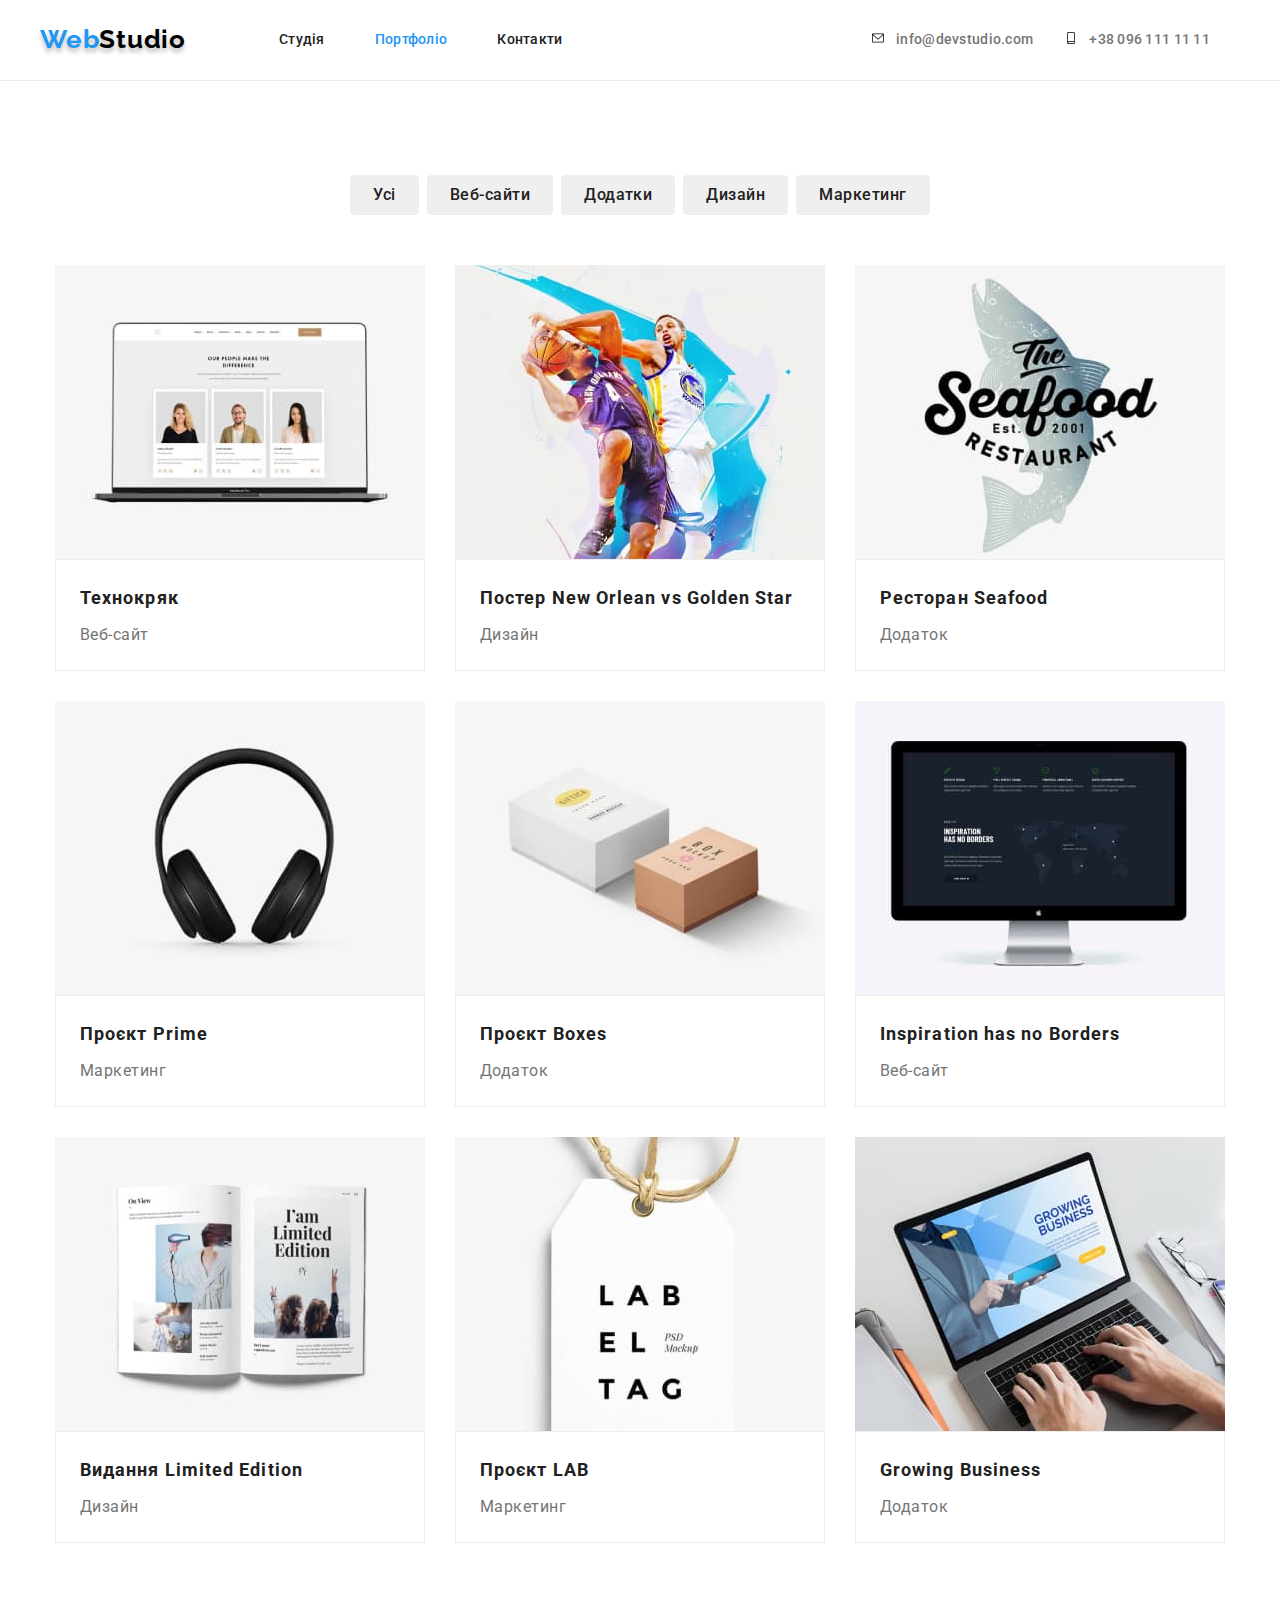
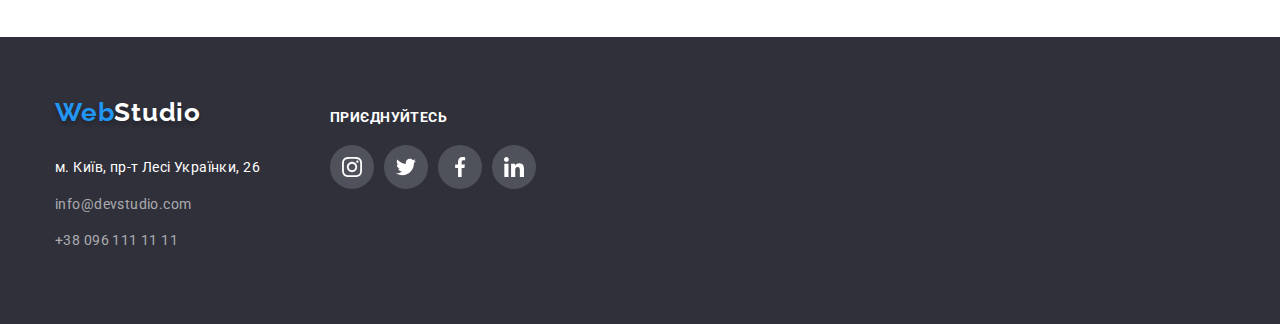
==== portfolio.html @ 4cb76895 "Initial commit" ====
<!DOCTYPE html>
<html lang="uk">

<head>
    <meta charset="UTF-8">
    <meta http-equiv="X-UA-Compatible" content="IE=edge">
    <meta name="viewport" content="width=device-width, initial-scale=1.0">
    <title>WebStudio</title>
    <link rel="preconnect" href="https://fonts.googleapis.com">
    <link rel="preconnect" href="https://fonts.gstatic.com" crossorigin>
    <link
        href="https://fonts.googleapis.com/css2?family=Raleway:wght@700&family=Roboto:wght@400;500;700;900&display=swap"
        rel="stylesheet">
    <link rel="stylesheet" href="https://cdnjs.cloudflare.com/ajax/libs/modern-normalize/1.1.0/modern-normalize.min.css">
    <link rel="stylesheet" href="./css/styles.css">
</head>

<body>
    <header>
        <div class=" header-border-bottom">
            <section class="container-header">
            <nav class="navigation">
                <a class="logo" href="./index.html">Web<span class="logo-header">Studio</span></a>
                <ul class="list-header list-menu">
                    <li><a class="menu" href="./index.html">Студія</a></li>
                    <li><a class="menu menu-portfolio" href="./portfolio.html">Портфоліо</a></li>
                    <li><a class="menu" href="">Контакти</a></li>
                </ul>
            </nav>
            <ul class="list-contacts">
                <li class="header-contacts-link"><a href="mail" class="link"><svg class="header-contacts-icons" width="16"
                            height="12">
                            <use href="./img/icons.svg#icon-mail"></use>
                        </svg>info@devstudio.com</a>
                </li>
                <li class="header-contacts-link"><a href="mobile" class="link"><svg class="header-contacts-icons" width="16"
                            height="12">
                            <use href="./img/icons.svg#icon-mobile"></use>
                        </svg>+38 096 111 11 11</a>
                </li>
            </ul>
            </section>
        </div>
    </header>

    <main>
            <section class="section">
                <div class="container-portfolio">
                <h1 class="visually-hidden">Menu</h1>
                <ul class="list-portfolio-categories">
                    <li><button type="button" class="portfolio-categories">Усі</button></li>
                    <li><button type="button" class="portfolio-categories">Веб-сайти</button></li>
                    <li><button type="button" class="portfolio-categories">Додатки</button></li>
                    <li><button type="button" class="portfolio-categories">Дизайн</button></li>
                    <li><button type="button" class="portfolio-categories">Маркетинг</button></li>
                </ul>
                <ul class="list-portfolio-projects">
                    <li class="project-item">
                        <img src="./img/portfolio1.jpg" alt="Технокряк" width="370" height="294">
                        <div class="portfolio-filter">
                            <h2 class="project">Технокряк</h2>
                            <p class="portfolio-categories-item">Веб-сайт</p>
                        </div>
                    </li>
                    <li class="project-item">
                        <img src="./img/portfolio2.jpg" alt="Постер New Orlean vs Golden Star" width="370" height="294">
                        <div class="portfolio-filter">
                            <h2 class="project">Постер New Orlean vs Golden Star</h2>
                            <p class="portfolio-categories-item">Дизайн</p>
                        </div>
                    </li>
                    <li class="project-item">
                        <img src="./img/portfolio3.jpg" alt="Ресторан Seafood" width="370" height="294">
                        <div class="portfolio-filter">
                            <h2 class="project">Ресторан Seafood</h2>
                            <p class="portfolio-categories-item">Додаток</p>
                        </div>
                    </li>
                    <li class="project-item">
                        <img src="./img/portfolio4.jpg" alt="Проєкт Prime" width="370" height="294">
                        <div class="portfolio-filter">
                            <h2 class="project">Проєкт Prime</h2>
                            <p class="portfolio-categories-item">Маркетинг</p>
                        </div>
                    </li>
                    <li class="project-item">
                        <img src="./img/portfolio5.jpg" alt="Проєкт Boxes" width="370" height="294">
                        <div class="portfolio-filter">
                            <h2 class="project">Проєкт Boxes</h2>
                            <p class="portfolio-categories-item">Додаток</p>
                        </div>
                    </li>
                    <li class="project-item">
                        <img src="./img/portfolio6.jpg" alt="Inspiration has no Borders" width="370" height="294">
                        <div class="portfolio-filter">
                            <h2 class="project">Inspiration has no Borders</h2>
                            <p class="portfolio-categories-item">Веб-сайт</p>
                        </div>
                    </li>
                    <li class="project-item">
                        <img src="./img/portfolio7.jpg" alt="Видання Limited Edition" width="370" height="294">
                        <div class="portfolio-filter">
                            <h2 class="project">Видання Limited Edition</h2>
                            <p class="portfolio-categories-item">Дизайн</p>
                        </div>
                    </li>
                    <li class="project-item">
                        <img src="./img/portfolio8.jpg" alt="Проєкт LAB" width="370" height="294">
                        <div class="portfolio-filter">
                            <h2 class="project">Проєкт LAB</h2>
                            <p class="portfolio-categories-item">Маркетинг</p>
                        </div>
                    </li>
                    <li class="project-item">
                        <img src="./img/portfolio9.jpg" alt="Growing Business" width="370" height="294">
                        <div class="portfolio-filter">
                            <h2 class="project">Growing Business</h2>
                            <p class="portfolio-categories-item">Додаток</p>
                        </div>
                    </li>
                </ul>
              </div>
            </section>
    </main>

<footer class="footer-background">
    <div class="container-footer">
        <div class="section-address">
            <a class="logo-footer" href="./index.html">Web<span class="logo-footer-part">Studio</span></a>
            <address>
                <ul class="list-footer">
                    <li class="link-footer-address">
                        <a class="address" href="https://goo.gl/maps/pz3UQcwL6n8fsx3L7">м. Київ, пр-т Лесі Українки,
                            26</a>
                    </li>
                    <li class="link-footer">
                        <a class="contacts-footer" href="mailto:info@devstudio.com">info@devstudio.com</a>
                    </li>
                    <li class="link-footer">
                        <a class="contacts-footer" href="tel:+380961111111">+38 096 111 11 11</a>
                    </li>
                </ul>
            </address>
        </div>
        <div class="section-social">
            <h3 class="invitation-footer">ПРИЄДНУЙТЕСЬ</h3>
            <ul class="list-footer footer-soc-list">
                <li class="footer-soc-items"><a href="instagram" class="footer-soc-link link"><svg
                            class="footer-soc-icons">
                            <use href="./img/icons.svg#icon-instagram"></use>
                        </svg></a></li>
                <li class="footer-soc-items"><a href="twitter" class="footer-soc-link link"><svg
                            class="footer-soc-icons">
                            <use href="./img/icons.svg#icon-twitter"></use>
                        </svg></a></li>
                <li class="footer-soc-items"><a href="facebook" class="footer-soc-link link"><svg
                            class="footer-soc-icons">
                            <use href="./img/icons.svg#icon-facebook"></use>
                        </svg></a></li>
                <li class="footer-soc-items"><a href="linkedin" class="footer-soc-link link"><svg
                            class="footer-soc-icons">
                            <use href="./img/icons.svg#icon-linkedin"></use>
                        </svg></a></li>
            </ul>
        </div>
    </div>
</footer>
</body>

</html>
---- css/styles.css ----
h1,
h2,
h3,
h4,
h5,
h5,
ul,
p {
    margin: 0;
    padding-left: 0;
}

.link {
    text-decoration: none;
    color: currentColor;
}

.list {
    text-decoration: none;
    list-style: none;
    margin: 0;
    padding: 0;
    display: flex;
    align-items: center;
    gap: 50px;
}

.section {
    padding-top: 94px;
    padding-bottom: 94px;
}

img {
    display: block;
}

.container-header {
    width: 1200px;
    margin: 0 auto;
    display: flex;
    align-items: center;
}

.header-border-bottom {
    border-bottom: 1px solid #ECECEC;
}

body {
    font-family: "Roboto", "Raleway";
}

:root {
    --article-color: #212121;
    --article-descr-color: #757575;
    --section-background-color: #2F303A;
    --btns-links-color: #2196F3;
}

.list-header {
    text-decoration: none;
    list-style: none;
    margin: 0;
    padding: 0;
    display: flex;
    align-items: center;
    gap: 50px;
}

.logo {
    font-style: normal;
    font-weight: 700;
    font-size: 26px;
    line-height: 1.19;
    letter-spacing: 0.03em;
    color: #2196F3;
    text-shadow: 0px 4px 4px rgba(0, 0, 0, 0.25);
    text-decoration: none;
    font-family: 'Raleway';
    padding-top: 24px;
    padding-bottom: 25px;
    display: flex;
    align-items: center;
}

.logo-header {
    color: #000000;
    display: flex;
    align-items: center;
}

.navigation {
    display: flex;
    align-items: center;
}

.list-menu {
    text-decoration: none;
    list-style: none;
    margin: 0;
    padding: 0;
    display: flex;
    align-items: center;
    gap: 50px;
    margin-left: 93px;
}

.menu {
    font-size: 14px;
    line-height: 1.14;
    letter-spacing: 0.02em;
    color: #212121;
    text-decoration: none;
    font-weight: 500;
    padding-top: 32px;
    padding-bottom: 32px;
    display: flex;
    align-items: center;
}

.menu:hover {
    color: var(--btns-links-color);
}

.menu:active {
    color: var(--btns-links-color);
}

.menu:focus {
    color: var(--btns-links-color);
}

.menu-studio {
    color: #2196F3;
}

.menu-portfolio {
    color: #2196F3;
}

.list-contacts {
    text-decoration: none;
    list-style: none;
    margin: 0;
    padding: 0;
    display: flex;
    align-items: center;
    margin-left: auto;
}

.header-contacts-link {
    font-family: 'Roboto';
    font-style: normal;
    font-size: 14px;
    line-height: 1.14;
    letter-spacing: 0.02em;
    color: #757575;
    text-decoration: none;
    font-weight: 500;
    padding-top: 32px;
    padding-bottom: 32px;
    display: flex;
    align-items: center;
    justify-content: center;
    margin-left: auto;
    margin-right: 30px;
    color: #757575;
}

.header-contacts-icons {
    margin-right: 10px;
}

.nav-link {
    display: flex;
    align-items: center;
    height: 20px;
}

.header-contacts-link:hover {
    fill: var(--btns-links-color);
    color: var(--btns-links-color);
}

.header-contacts-link:focus {
    fill: var(--btns-links-color);
    color: var(--btns-links-color);
}

.hero-section {
    padding-top: 200px;
    padding-bottom: 200px;
    background-image: linear-gradient(rgba(47, 48, 58, 0.4), rgba(47, 48, 58, 0.4)), url(../img/hero-back.jpg);
    background-repeat: no-repeat;
    background-size: cover;
    background-position: center;
    background-color: var(--section-background-color);
}

.hero-container {
    width: 1200px;
    padding-top: 94px;
    padding-bottom: 94px;
    align-items: center;
    text-align: center;
    display: contents;
}

.hero {
    font-size: 44px;
    width: 696px;
    margin: 0 auto;
    line-height: 1.36;
    text-align: center;
    letter-spacing: 0.06em;
    text-transform: uppercase;
    color: #FFFFFF;
    font-weight: 900;
    margin-bottom: 30px;
    background-color: transparent;
    display: flex;
    align-items: center;
}

.btn-order {
    font-family: 'Roboto';
    font-style: normal;
    font-size: 16px;
    line-height: 1.875;
    font-weight: 700;
    margin: 0 auto;
    padding: 10px 32px;
    letter-spacing: 0.06em;
    color: #FFFFFF;
    box-shadow: 0px 4px 4px rgba(0, 0, 0, 0.15);
    border-radius: 4px;
    cursor: pointer;
    display: flex;
    align-items: center;
    background: var(--btns-links-color)
}

.section-advantages {
    padding-top: 94px;
}

.container-advantages {
    width: 1200px;
    padding-left: 15px;
    padding-right: 15px;
    margin: 0 auto;
}

.list-advantages {
    text-decoration: none;
    list-style: none;
    margin: 0;
    padding: 0;
    display: flex;
    align-items: center;
    justify-content: center;
    gap: 30px;
}

.advantage-bcgrd {
    width: 270px;
    height: 120px;
    background-color: #F5F4FA;
    border-radius: 4px;
    margin-bottom: 30px;
    display: flex;
    align-items: center;
    justify-content: center;
}

.advantage-icon {
    width: 70px;
    height: 70px;
}

.advantages {
    font-size: 14px;
    font-weight: 700;
    line-height: 1.14;
    letter-spacing: 0.03em;
    text-transform: uppercase;
    padding-bottom: 10px;
    display: flex;
    justify-content: space-between;
    align-items: center;
    color: var(--article-color)
}

.advantages-descr {
    font-size: 14px;
    width: 270px;
    height: 48px;
    font-weight: 400;
    line-height: 1.71;
    letter-spacing: 0.03em;
    display: flex;
    justify-content: space-between;
    color: var(--article-descr-color)
}

.container-occupation {
    width: 1200px;
    padding-left: 15px;
    padding-right: 15px;
    margin: 0 auto;
}

.list-occupation {
    text-decoration: none;
    list-style: none;
    margin: 0;
    padding: 0;
    display: flex;
    align-items: center;
    gap: 30px;
}

.occupation {
    font-size: 36px;
    font-weight: 700;
    line-height: 1.16;
    text-align: center;
    letter-spacing: 0.03em;
    margin-bottom: 50px;
    color: var(--article-color)
}

.section-background-workers {
    background: #F5F4FA;
}

.container-team {
    width: 1200px;
    padding-left: 15px;
    padding-right: 15px;
    margin: 0 auto;
}

.list-team {
    text-decoration: none;
    display: flex;
    justify-content: space-between;
    align-items: center;
    list-style: none;
    margin: 0;
    padding: 0;
}

.team-workers {
    padding-top: 30px;
    padding-bottom: 30px;
    background: #FFFFFF;
    box-shadow: 0px 1px 3px rgba(0, 0, 0, 0.12), 0px 1px 1px rgba(0, 0, 0, 0.14), 0px 2px 1px rgba(0, 0, 0, 0.2);
    border-radius: 0px 0px 4px 4px;
}

.team {
    font-size: 36px;
    font-weight: 700;
    line-height: 1.16;
    text-align: center;
    letter-spacing: 0.03em;
    color: #212121;
    margin-bottom: 50px;
}

.name {
    font-size: 16px;
    font-weight: 500;
    line-height: 1.1875;
    text-align: center;
    letter-spacing: 0.03em;
    padding-bottom: 10px;
    color: var(--article-color)
}

.position {
    font-size: 16px;
    font-weight: 400;
    line-height: 1.1875;
    text-align: center;
    letter-spacing: 0.03em;
    margin-bottom: 16px;
    color: var(--article-descr-color)
}

.workers-soc-list {
    text-decoration: none;
    list-style: none;
    margin: 0;
    padding: 0;
    display: flex;
    justify-content: center;
    align-items: center;
    gap: 10px;
}

.workers-soc-items {
    width: 44px;
    height: 44px;
}

.workers-soc-link {
    width: 100%;
    height: 100%;
    display: flex;
    justify-content: center;
    align-items: center;
    border-radius: 50%;
}

.workers-soc-link:hover {
    background-color: var(--btns-links-color);
}

.workers-soc-link:hover .workers-soc-icons {
    fill: #FFFFFF;
}

.workers-soc-link:focus {
    background-color: var(--btns-links-color);
}

.workers-soc-link:focus .workers-soc-icons {
    fill: #FFFFFF;
}

.workers-soc-icons {
    height: 20px;
    width: 20px;
    fill: #AFB1B8;
}

.clients-container {
    width: 1200px;
    padding-left: 15px;
    padding-right: 15px;
    margin: 0 auto;
}

.clients-list {
    text-decoration: none;
    list-style: none;
    margin: 0;
    padding: 0;
    display: flex;
    justify-content: center;
    align-items: center;
    gap: 30px;
}

.clients {
    font-family: 'Roboto';
    font-style: normal;
    font-weight: 700;
    font-size: 36px;
    line-height: 42px;
    text-align: center;
    letter-spacing: 0.03em;
    color: #212121;
    margin-bottom: 50px;
}

.clients-link {
    display: flex;
    justify-content: center;
    align-items: center;
    border: 1px solid #AFB1B8;
    border-radius: 4px;
    fill: #AFB1B8;
}

.clients-link:hover {
    fill: var(--btns-links-color);
    border-color: var(--btns-links-color);
}

.clients-link:focus {
    fill: var(--btns-links-color);
    border-color: var(--btns-links-color);
}

.clients-icons {
    width: 106px;
    height: 60px;
    margin: 16px 32px 16px 32px;
}

.container-footer {
    display: flex;
    justify-content: start;
    padding-left: 15px;
    padding-right: 15px;
    margin: 0 auto;
    width: 1200px;
}

.section-address {
    margin-right: 70px;
}

.section-social {
    margin-top: 12px;
}

.footer-background {
    padding-top: 60px;
    padding-bottom: 60px;
    background: var(--section-background-color)
}

.list-footer {
    text-decoration: none;
    list-style: none;
    margin: 0;
    padding: 0;
}

.link-footer-address {
    margin-top: 28px;
    margin-bottom: 12px;
}

.link-footer {
    margin-bottom: 12px;
}

.logo-footer {
    font-family: 'Raleway';
    font-style: normal;
    font-weight: 700;
    font-size: 26px;
    line-height: 1.19;
    letter-spacing: 0.03em;
    color: #2196F3;
    text-shadow: 0px 4px 4px rgba(0, 0, 0, 0.25);
    text-decoration: none;
    margin-right: auto;
}

.logo-footer-part {
    font-family: 'Raleway';
    font-style: normal;
    font-weight: 700;
    font-size: 26px;
    line-height: 31px;
    letter-spacing: 0.03em;
    margin-left: auto;
    margin-bottom: 28px;
    color: #FFFFFF;
}

.address {
    font-family: 'Roboto';
    font-style: normal;
    font-size: 14px;
    font-weight: 400;
    line-height: 1.71;
    letter-spacing: 0.03em;
    color: #FFFFFF;
    text-decoration: none;
    margin-top: 28px;
    margin-bottom: 12px;
    margin-left: auto;
}

.social-footer {
    display: flex;
    justify-content: center;
    align-items: center;
}

.invitation-footer {
    font-family: 'Roboto';
    font-style: normal;
    font-weight: 700;
    font-size: 14px;
    line-height: 16px;
    letter-spacing: 0.03em;
    text-transform: uppercase;
    color: #FFFFFF;
    display: flex;
    align-items: center;
    margin-bottom: 20px;
}

.footer-soc-list {
    display: flex;
    align-items: center;
    gap: 10px;
}

.footer-soc-items {
    width: 44px;
    height: 44px;
}

.footer-soc-link {
    width: 100%;
    height: 100%;
    display: flex;
    justify-content: center;
    align-items: center;
    border-radius: 50%;
    background-color: #4f525a;
}

.footer-soc-link:hover {
    background-color: var(--btns-links-color);
}

.footer-soc-link:hover .workers-soc-icons {
    fill: #FFFFFF;
}

.footer-soc-link:focus {
    background-color: var(--btns-links-color);
}

.footer-soc-link:focus .workers-soc-icons {
    fill: #FFFFFF;
}

.footer-soc-icons {
    height: 20px;
    width: 20px;
    fill: #FFFFFF
}

.container-portfolio {
    width: 1200px;
    margin: 0 auto;
    padding-left: 15px;
    padding-right: 15px;
}

.header-border-bottom {
    border-bottom: 1px solid #ECECEC;
}

.portfolio-container-header {
    border-bottom: 1px solid #EEEEEE;
}

.portfolio-section {
    width: 1200px;
    margin: 0 auto;
    padding-left: 15px;
    padding-right: 15px;
    display: flex;
    align-items: center;
}

.list-portfolio-categories {
    text-decoration: none;
    list-style: none;
    margin: 0;
    padding: 0;
    display: flex;
    align-items: center;
    justify-content: center;
    margin-bottom: 50px;
    gap: 8px;
}

.portfolio-filter {
    border: 1px solid #EEEEEE;
    padding-top: 20px;
    padding-bottom: 20px;
}

.portfolio-categories {
    font-family: 'Roboto';
    font-style: normal;
    font-weight: 500;
    font-size: 16px;
    line-height: 26px;
    border: 1px solid #EEEEEE;
    border-radius: 4px;
    text-align: center;
    letter-spacing: 0.03em;
    color: #212121;
    cursor: pointer;
    padding: 6px 22px;
}

.list-advantages {
    gap: 30px;
}

.portfolio-categories:hover {
    color: #FFFFFF;
    background-color: var(--btns-links-color)
}

.portfolio-categories:focus {
    color: #FFFFFF;
    background-color: var(--btns-links-color)
}

.portfolio-categories:active {
    color: #FFFFFF;
    background-color: var(--btns-links-color)
}

.header-portfolio-border {
    border-bottom: 1px solid #ECECEC;
    ;
}

.container-projects {
    width: 1200px;
    margin: 0 auto;
    padding-left: 15px;
    padding-right: 15px;
}

.list-portfolio-projects {
    text-decoration: none;
    list-style: none;
    margin: 0;
    display: flex;
    align-content: center;
    flex-wrap: wrap;
    gap: 30px;
}

.project {
    font-size: 18px;
    font-weight: 700;
    line-height: 2;
    letter-spacing: 0.06em;
    margin-left: 24px;
    margin-right: 24px;
    margin-bottom: 4px;
    color: var(--article-color)
}

.project-item {
    flex-basis: calc((100% - 60px) / 3);
}

.project-item:hover {
    box-shadow: 0px 1px 1px rgba(0, 0, 0, 0.12), 0px 4px 4px rgba(0, 0, 0, 0.06), 1px 4px 6px rgba(0, 0, 0, 0.16);
}

.portfolio-categories-item {
    font-size: 16px;
    font-weight: 400;
    line-height: 1.875;
    letter-spacing: 0.03em;
    margin-left: 24px;
    margin-right: 24px;
    color: var(--article-descr-color)
}

.contacts-footer {
    font-family: 'Roboto';
    font-style: normal;
    font-weight: 400;
    font-size: 14px;
    line-height: 24px;
    letter-spacing: 0.03em;
    color: rgba(255, 255, 255, 0.6);
    text-decoration: none;
}

.contacts-footer:hover {
    color: #2196F3;
}

.contacts-footer:focus {
    color: #2196F3;
}

.contacts-footer:active {
    color: #2196F3;
}

.visually-hidden {
    position: absolute;
    white-space: nowrap;
    width: 1px;
    height: 1px;
    overflow: hidden;
    border: 0;
    padding: 0;
    clip: rect(0 0 0 0);
    clip-path: inset(50%);
    margin: -1px;
}
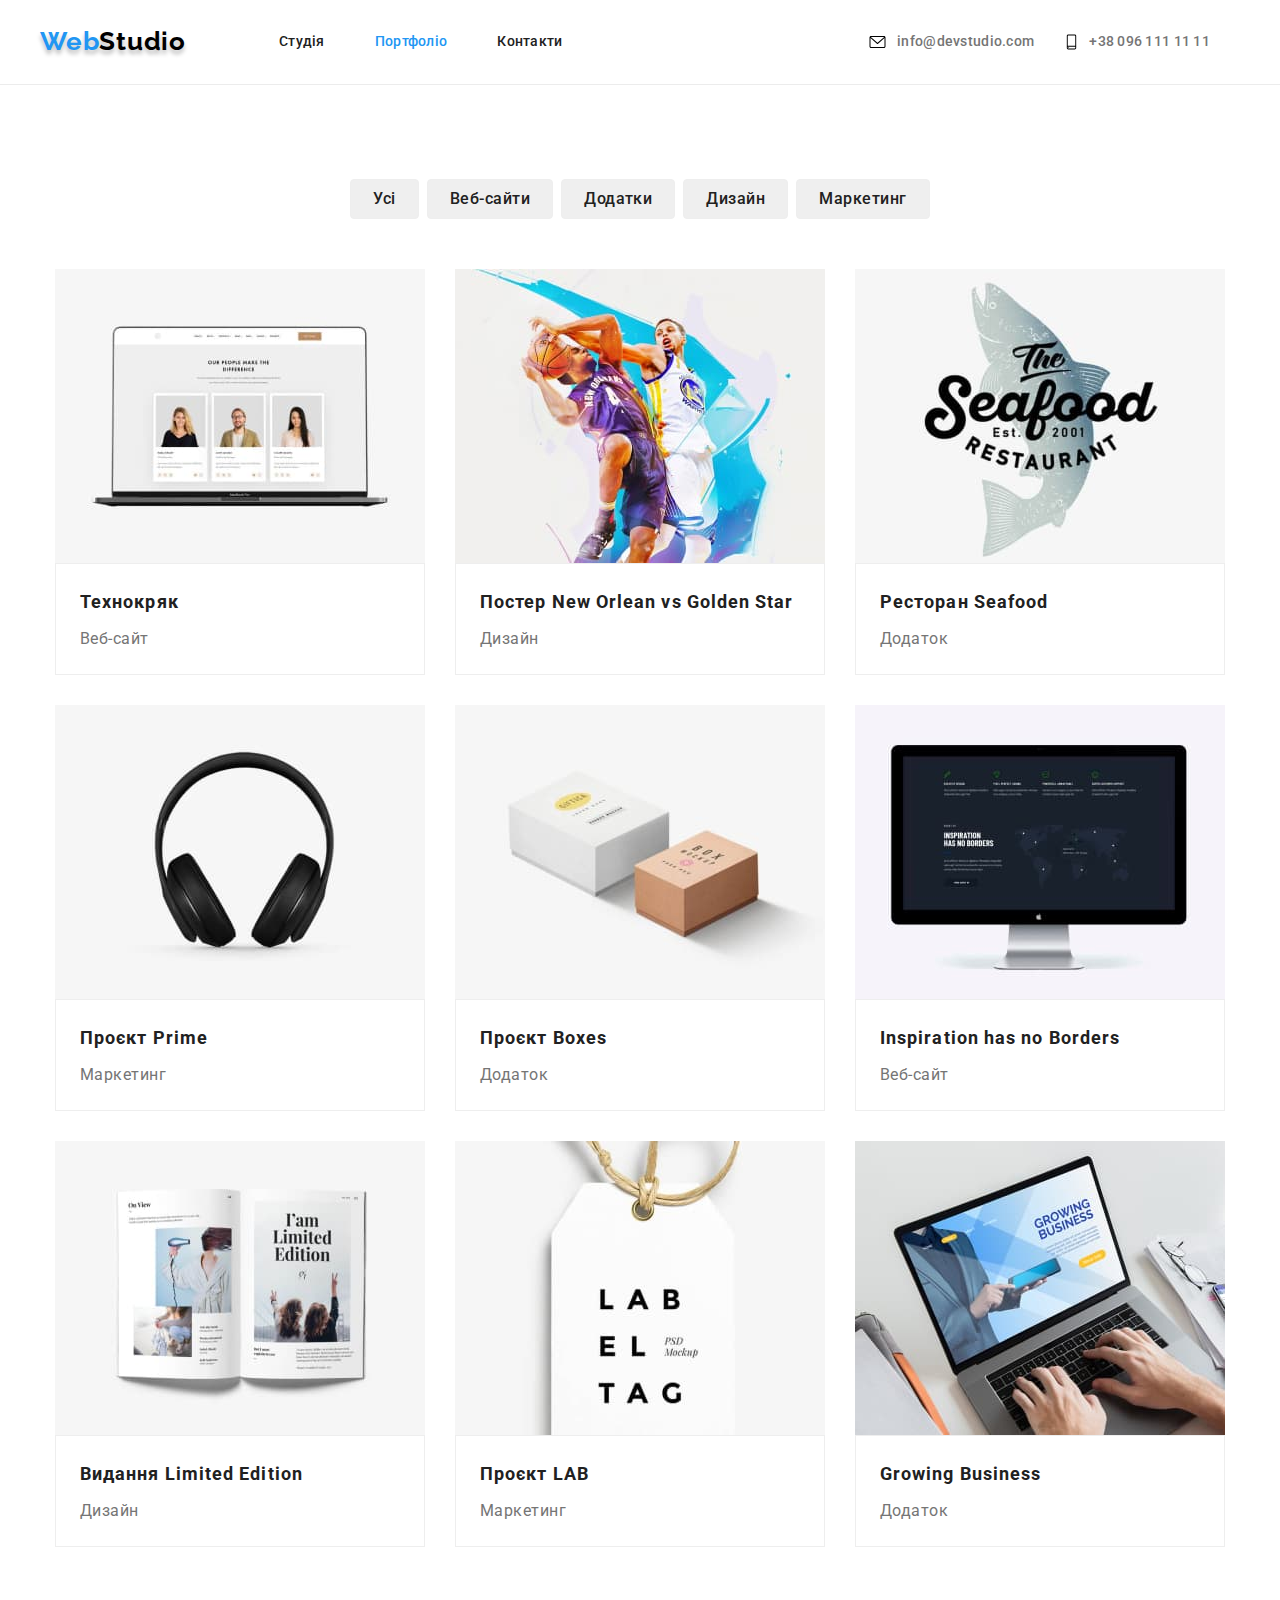
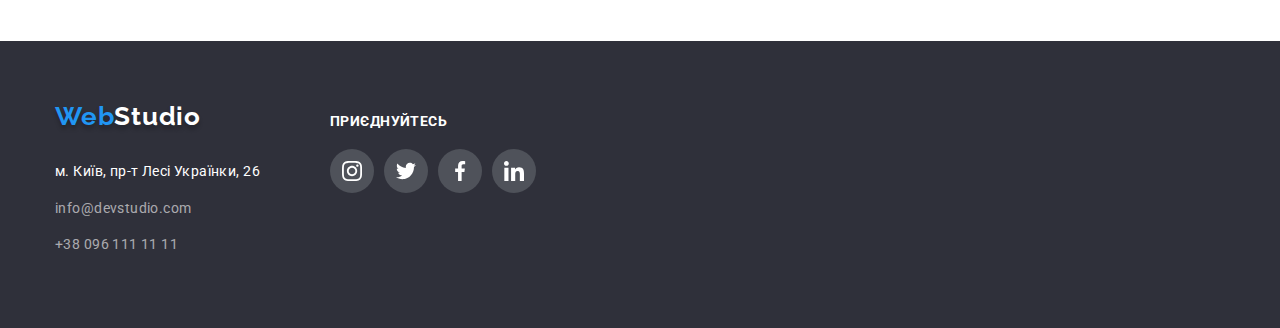
==== commit 23d89199: "update 2" ====
--- a/portfolio.html
+++ b/portfolio.html
@@ -28,13 +28,13 @@
                 </ul>
             </nav>
             <ul class="list-contacts">
-                <li class="header-contacts-link"><a href="mail" class="link"><svg class="header-contacts-icons" width="16"
-                            height="12">
+                <li class="header-contacts-link"><a href="mail" class="link nav-link"><svg class="header-contacts-icons" width="19"
+                            height="16">
                             <use href="./img/icons.svg#icon-mail"></use>
                         </svg>info@devstudio.com</a>
                 </li>
-                <li class="header-contacts-link"><a href="mobile" class="link"><svg class="header-contacts-icons" width="16"
-                            height="12">
+                <li class="header-contacts-link"><a href="mobile" class="link nav-link"><svg class="header-contacts-icons" width="15"
+                            height="18">
                             <use href="./img/icons.svg#icon-mobile"></use>
                         </svg>+38 096 111 11 11</a>
                 </li>
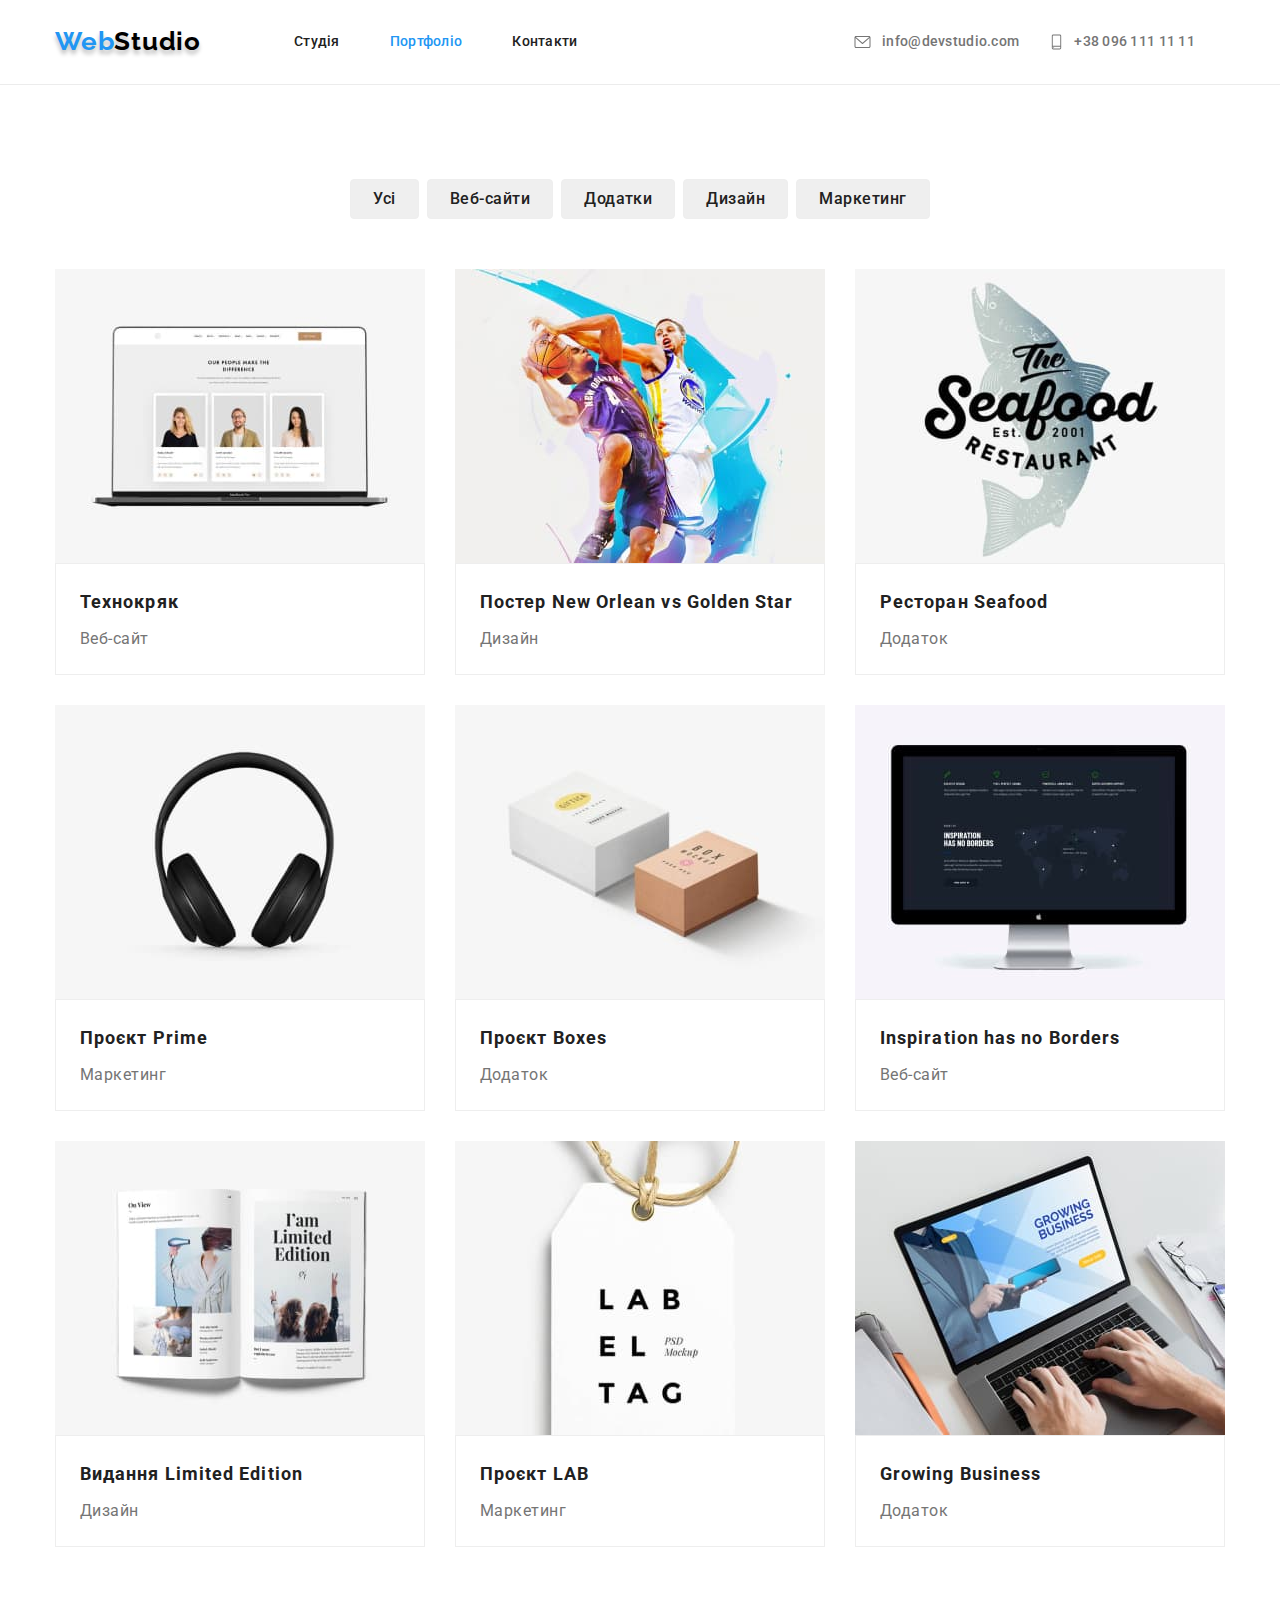
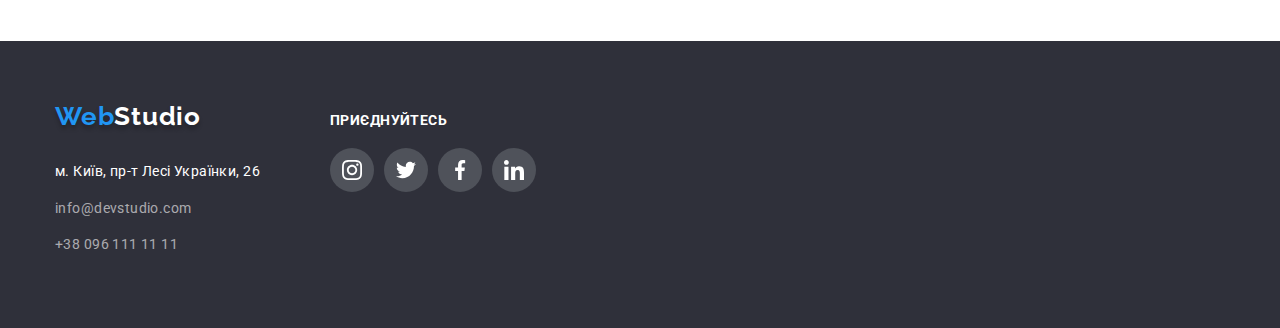
==== commit 961e3889: "update-2" ====
--- a/portfolio.html
+++ b/portfolio.html
@@ -18,7 +18,7 @@
 <body>
     <header>
         <div class=" header-border-bottom">
-            <section class="container-header">
+            <section class="container header-block">
             <nav class="navigation">
                 <a class="logo" href="./index.html">Web<span class="logo-header">Studio</span></a>
                 <ul class="list-header list-menu">
@@ -44,8 +44,7 @@
     </header>
 
     <main>
-            <section class="section">
-                <div class="container-portfolio">
+            <section class="container section">
                 <h1 class="visually-hidden">Menu</h1>
                 <ul class="list-portfolio-categories">
                     <li><button type="button" class="portfolio-categories">Усі</button></li>
@@ -56,75 +55,74 @@
                 </ul>
                 <ul class="list-portfolio-projects">
                     <li class="project-item">
-                        <img src="./img/portfolio1.jpg" alt="Технокряк" width="370" height="294">
+                        <a href="" class="project-link"><img src="./img/portfolio1.jpg" alt="Технокряк" width="370" height="294">
                         <div class="portfolio-filter">
                             <h2 class="project">Технокряк</h2>
                             <p class="portfolio-categories-item">Веб-сайт</p>
+                        </div></a>
+                    </li>
+                    <li class="project-item">
+                        <a href="" class="project-link"><img src="./img/portfolio2.jpg" alt="Постер New Orlean vs Golden Star" width="370" height="294">
+                        <div class="portfolio-filter">
+                            <h2 class="project">Постер New Orlean vs Golden Star</h2>
+                            <p class="portfolio-categories-item">Дизайн</p>
+                        </div></a>
+                    </li>
+                    <li class="project-item">
+                        <a href="" class="project-link"><img src="./img/portfolio3.jpg" alt="Ресторан Seafood" width="370" height="294">
+                        <div class="portfolio-filter">
+                            <h2 class="project">Ресторан Seafood</h2>
+                            <p class="portfolio-categories-item">Додаток</p>
+                        </div></a>
+                    </li>
+                    <li class="project-item">
+                        <a href="" class="project-link"><img src="./img/portfolio4.jpg" alt="Проєкт Prime" width="370" height="294">
+                        <div class="portfolio-filter">
+                            <h2 class="project">Проєкт Prime</h2>
+                            <p class="portfolio-categories-item">Маркетинг</p>
+                        </div></a>
+                    </li>
+                    <li class="project-item">
+                        <a href="" class="project-link"><img src="./img/portfolio5.jpg" alt="Проєкт Boxes" width="370" height="294">
+                        <div class="portfolio-filter">
+                            <h2 class="project">Проєкт Boxes</h2>
+                            <p class="portfolio-categories-item">Додаток</p>
+                        </div></a>
+                    </li>
+                    <li class="project-item">
+                        <a href="" class="project-link"><img src="./img/portfolio6.jpg" alt="Inspiration has no Borders" width="370" height="294">
+                        <div class="portfolio-filter">
+                            <h2 class="project">Inspiration has no Borders</h2>
+                            <p class="portfolio-categories-item">Веб-сайт</p>
+                        </div></a>
+                    </li>
+                    <li class="project-item">
+                        <a href="" class="project-link"><img src="./img/portfolio7.jpg" alt="Видання Limited Edition" width="370" height="294">
+                        <div class="portfolio-filter">
+                            <h2 class="project">Видання Limited Edition</h2>
+                            <p class="portfolio-categories-item">Дизайн</p>
+                        </div></a>
+                    </li>
+                    <li class="project-item">
+                        <a href="" class="project-link"><img src="./img/portfolio8.jpg" alt="Проєкт LAB" width="370" height="294">
+                        <div class="portfolio-filter">
+                            <h2 class="project">Проєкт LAB</h2>
+                            <p class="portfolio-categories-item">Маркетинг</p></a>
                         </div>
                     </li>
                     <li class="project-item">
-                        <img src="./img/portfolio2.jpg" alt="Постер New Orlean vs Golden Star" width="370" height="294">
-                        <div class="portfolio-filter">
-                            <h2 class="project">Постер New Orlean vs Golden Star</h2>
-                            <p class="portfolio-categories-item">Дизайн</p>
-                        </div>
-                    </li>
-                    <li class="project-item">
-                        <img src="./img/portfolio3.jpg" alt="Ресторан Seafood" width="370" height="294">
-                        <div class="portfolio-filter">
-                            <h2 class="project">Ресторан Seafood</h2>
-                            <p class="portfolio-categories-item">Додаток</p>
-                        </div>
-                    </li>
-                    <li class="project-item">
-                        <img src="./img/portfolio4.jpg" alt="Проєкт Prime" width="370" height="294">
-                        <div class="portfolio-filter">
-                            <h2 class="project">Проєкт Prime</h2>
-                            <p class="portfolio-categories-item">Маркетинг</p>
-                        </div>
-                    </li>
-                    <li class="project-item">
-                        <img src="./img/portfolio5.jpg" alt="Проєкт Boxes" width="370" height="294">
-                        <div class="portfolio-filter">
-                            <h2 class="project">Проєкт Boxes</h2>
-                            <p class="portfolio-categories-item">Додаток</p>
-                        </div>
-                    </li>
-                    <li class="project-item">
-                        <img src="./img/portfolio6.jpg" alt="Inspiration has no Borders" width="370" height="294">
-                        <div class="portfolio-filter">
-                            <h2 class="project">Inspiration has no Borders</h2>
-                            <p class="portfolio-categories-item">Веб-сайт</p>
-                        </div>
-                    </li>
-                    <li class="project-item">
-                        <img src="./img/portfolio7.jpg" alt="Видання Limited Edition" width="370" height="294">
-                        <div class="portfolio-filter">
-                            <h2 class="project">Видання Limited Edition</h2>
-                            <p class="portfolio-categories-item">Дизайн</p>
-                        </div>
-                    </li>
-                    <li class="project-item">
-                        <img src="./img/portfolio8.jpg" alt="Проєкт LAB" width="370" height="294">
-                        <div class="portfolio-filter">
-                            <h2 class="project">Проєкт LAB</h2>
-                            <p class="portfolio-categories-item">Маркетинг</p>
-                        </div>
-                    </li>
-                    <li class="project-item">
-                        <img src="./img/portfolio9.jpg" alt="Growing Business" width="370" height="294">
+                        <a href="" class="project-link"><img src="./img/portfolio9.jpg" alt="Growing Business" width="370" height="294">
                         <div class="portfolio-filter">
                             <h2 class="project">Growing Business</h2>
                             <p class="portfolio-categories-item">Додаток</p>
-                        </div>
+                        </div></a>
                     </li>
                 </ul>
-              </div>
             </section>
     </main>
 
 <footer class="footer-background">
-    <div class="container-footer">
+    <div class="container footer-block">
         <div class="section-address">
             <a class="logo-footer" href="./index.html">Web<span class="logo-footer-part">Studio</span></a>
             <address>
@@ -142,7 +140,7 @@
                 </ul>
             </address>
         </div>
-        <div class="section-social">
+        <div>
             <h3 class="invitation-footer">ПРИЄДНУЙТЕСЬ</h3>
             <ul class="list-footer footer-soc-list">
                 <li class="footer-soc-items"><a href="instagram" class="footer-soc-link link"><svg
--- a/css/styles.css
+++ b/css/styles.css
@@ -34,9 +34,7 @@
     display: block;
 }
 
-.container-header {
-    width: 1200px;
-    margin: 0 auto;
+.header-block {
     display: flex;
     align-items: center;
 }
@@ -168,6 +166,7 @@
 
 .header-contacts-icons {
     margin-right: 10px;
+    fill: #757575;
 }
 
 .nav-link {
@@ -194,10 +193,12 @@
     background-size: cover;
     background-position: center;
     background-color: var(--section-background-color);
-}
-
-.hero-container {
-    width: 1200px;
+    max-width: 1600px;
+    margin-left: auto;
+    margin-right: auto;
+}
+
+.hero-block {
     padding-top: 94px;
     padding-bottom: 94px;
     align-items: center;
@@ -236,18 +237,12 @@
     cursor: pointer;
     display: flex;
     align-items: center;
-    background: var(--btns-links-color)
+    background: var(--btns-links-color);
+    border: none;
 }
 
 .section-advantages {
     padding-top: 94px;
-}
-
-.container-advantages {
-    width: 1200px;
-    padding-left: 15px;
-    padding-right: 15px;
-    margin: 0 auto;
 }
 
 .list-advantages {
@@ -302,13 +297,6 @@
     color: var(--article-descr-color)
 }
 
-.container-occupation {
-    width: 1200px;
-    padding-left: 15px;
-    padding-right: 15px;
-    margin: 0 auto;
-}
-
 .list-occupation {
     text-decoration: none;
     list-style: none;
@@ -331,13 +319,6 @@
 
 .section-background-workers {
     background: #F5F4FA;
-}
-
-.container-team {
-    width: 1200px;
-    padding-left: 15px;
-    padding-right: 15px;
-    margin: 0 auto;
 }
 
 .list-team {
@@ -374,7 +355,7 @@
     line-height: 1.1875;
     text-align: center;
     letter-spacing: 0.03em;
-    padding-bottom: 10px;
+    margin-bottom: 10px;
     color: var(--article-color)
 }
 
@@ -435,13 +416,6 @@
     fill: #AFB1B8;
 }
 
-.clients-container {
-    width: 1200px;
-    padding-left: 15px;
-    padding-right: 15px;
-    margin: 0 auto;
-}
-
 .clients-list {
     text-decoration: none;
     list-style: none;
@@ -472,6 +446,8 @@
     border: 1px solid #AFB1B8;
     border-radius: 4px;
     fill: #AFB1B8;
+    width: 100%;
+    height: 100%;
 }
 
 .clients-link:hover {
@@ -484,27 +460,30 @@
     border-color: var(--btns-links-color);
 }
 
+.clients-list-size {
+    width: 170px;
+    height: 92px;
+}
+
 .clients-icons {
     width: 106px;
     height: 60px;
-    margin: 16px 32px 16px 32px;
-}
-
-.container-footer {
-    display: flex;
-    justify-content: start;
+}
+
+.container {
     padding-left: 15px;
     padding-right: 15px;
     margin: 0 auto;
     width: 1200px;
 }
 
+.footer-block {
+    display: flex;
+    align-items: baseline;
+}
+
 .section-address {
     margin-right: 70px;
-}
-
-.section-social {
-    margin-top: 12px;
 }
 
 .footer-background {
@@ -629,13 +608,6 @@
     height: 20px;
     width: 20px;
     fill: #FFFFFF
-}
-
-.container-portfolio {
-    width: 1200px;
-    margin: 0 auto;
-    padding-left: 15px;
-    padding-right: 15px;
 }
 
 .header-border-bottom {
@@ -669,8 +641,7 @@
 
 .portfolio-filter {
     border: 1px solid #EEEEEE;
-    padding-top: 20px;
-    padding-bottom: 20px;
+    padding: 20px 24px;
 }
 
 .portfolio-categories {
@@ -734,8 +705,6 @@
     font-weight: 700;
     line-height: 2;
     letter-spacing: 0.06em;
-    margin-left: 24px;
-    margin-right: 24px;
     margin-bottom: 4px;
     color: var(--article-color)
 }
@@ -753,8 +722,6 @@
     font-weight: 400;
     line-height: 1.875;
     letter-spacing: 0.03em;
-    margin-left: 24px;
-    margin-right: 24px;
     color: var(--article-descr-color)
 }
 
@@ -779,6 +746,15 @@
 
 .contacts-footer:active {
     color: #2196F3;
+}
+
+.project-link {
+    display: block;
+    text-decoration: none;
+}
+
+.project-link:hover, .project-link:focus {
+    box-shadow: 0px 1px 1px rgba(0, 0, 0, 0.12);
 }
 
 .visually-hidden {
